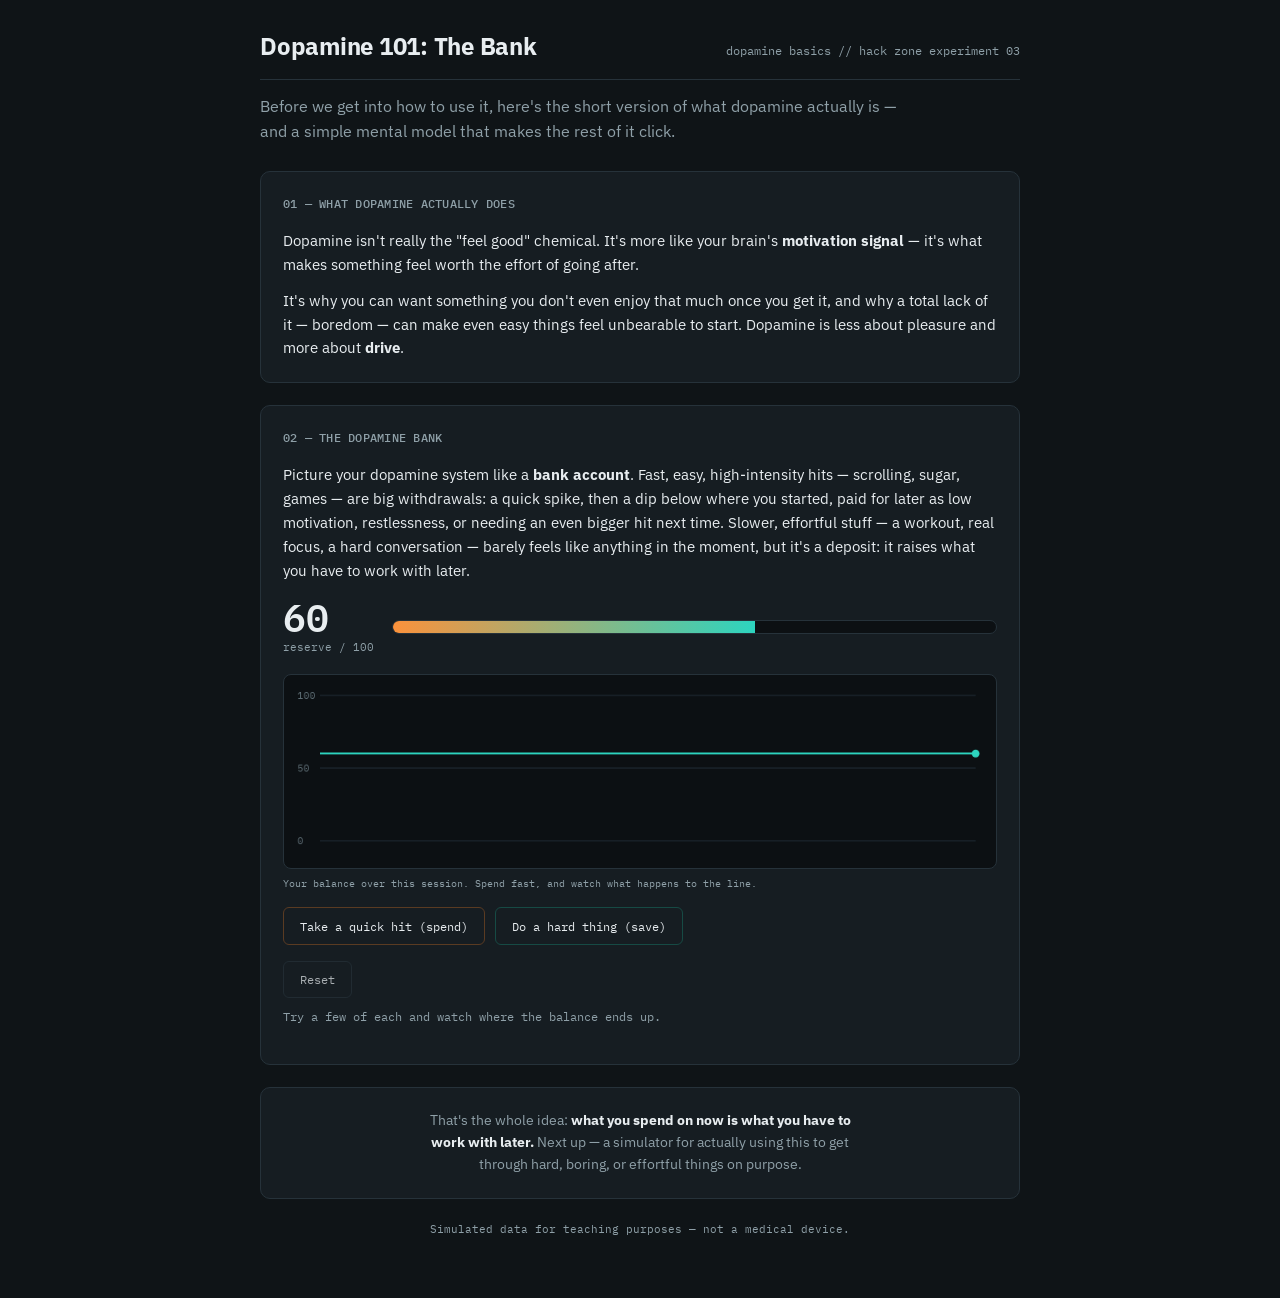
==== dopamine-101-bank.html @ 3a8ae3ac "Add files via upload" ====
<!DOCTYPE html>
<html lang="en">
<head>
<meta charset="UTF-8">
<meta name="viewport" content="width=device-width, initial-scale=1.0">
<title>Dopamine 101: The Bank</title>
<link rel="preconnect" href="https://fonts.googleapis.com">
<link href="https://fonts.googleapis.com/css2?family=IBM+Plex+Mono:wght@400;500;600&family=IBM+Plex+Sans:wght@400;500;600;700&display=swap" rel="stylesheet">
<style>
  :root{
    --bg-deep:#0F1417;
    --panel:#161D22;
    --panel-line:#26323A;
    --text-primary:#E8EDF0;
    --text-muted:#8FA0A8;
    --save:#2DD4BF;
    --save-dim:#164A44;
    --spend:#FB923C;
    --spend-dim:#5A3B22;
  }
  *{box-sizing:border-box;}
  html,body{margin:0;padding:0;}
  body{
    background:var(--bg-deep);
    color:var(--text-primary);
    font-family:'IBM Plex Sans',sans-serif;
    line-height:1.55;
    padding:28px 16px 60px;
  }
  .wrap{max-width:760px;margin:0 auto;}

  .console-header{
    display:flex;
    align-items:baseline;
    justify-content:space-between;
    border-bottom:1px solid var(--panel-line);
    padding-bottom:14px;
    margin-bottom:6px;
    flex-wrap:wrap;
    gap:6px;
  }
  .console-header h1{font-size:1.5rem;margin:0;font-weight:700;letter-spacing:-0.01em;}
  .console-header .tag{font-family:'IBM Plex Mono',monospace;font-size:0.72rem;color:var(--text-muted);}

  .intro{color:var(--text-muted);font-size:0.98rem;max-width:64ch;margin:14px 0 28px;}
  .intro strong{color:var(--text-primary);font-weight:600;}

  .panel{
    background:var(--panel);
    border:1px solid var(--panel-line);
    border-radius:10px;
    padding:22px;
    margin-bottom:22px;
  }
  .panel h2{
    font-size:0.78rem;
    font-family:'IBM Plex Mono',monospace;
    color:var(--text-muted);
    margin:0 0 16px;
    font-weight:500;
    letter-spacing:0.02em;
  }

  .explain p{margin:0 0 12px;font-size:0.96rem;}
  .explain p:last-child{margin-bottom:0;}

  /* balance meter */
  .balance-row{
    display:flex;
    align-items:center;
    gap:18px;
    margin-bottom:18px;
    flex-wrap:wrap;
  }
  .balance-figure{
    font-family:'IBM Plex Mono',monospace;
    font-size:2.4rem;
    font-weight:600;
    color:var(--text-primary);
    line-height:1;
    transition:color 0.3s ease;
  }
  .balance-figure.spend-c{color:var(--spend);}
  .balance-figure.save-c{color:var(--save);}
  .balance-sub{
    font-family:'IBM Plex Mono',monospace;
    font-size:0.7rem;
    color:var(--text-muted);
    margin-top:2px;
  }
  .meter-bar{
    flex:1 1 220px;
    height:14px;
    background:#0C1013;
    border:1px solid var(--panel-line);
    border-radius:7px;
    overflow:hidden;
    min-width:180px;
  }
  .meter-fill{
    height:100%;
    width:60%;
    background:linear-gradient(90deg, var(--spend), var(--save));
    transition:width 0.6s ease;
  }

  /* graph */
  .graph-box{
    background:#0C1013;
    border:1px solid var(--panel-line);
    border-radius:8px;
    padding:10px;
    margin-bottom:6px;
  }
  canvas{width:100%;height:auto;display:block;}
  .graph-caption{
    font-family:'IBM Plex Mono',monospace;
    font-size:0.65rem;
    color:var(--text-muted);
    margin-top:6px;
  }

  /* buttons */
  .ctrl-row{display:flex;gap:10px;flex-wrap:wrap;align-items:center;margin-top:16px;margin-bottom:6px;}
  button.action{
    font-family:'IBM Plex Mono',monospace;
    font-size:0.78rem;
    background:transparent;
    border:1px solid var(--panel-line);
    color:var(--text-primary);
    padding:10px 16px;
    border-radius:6px;
    cursor:pointer;
    transition:border-color 0.2s ease, opacity 0.2s ease;
  }
  button.action:hover:not(:disabled){border-color:var(--text-primary);}
  button.action.b-spend{border-color:var(--spend-dim);}
  button.action.b-spend:hover{border-color:var(--spend);}
  button.action.b-save{border-color:var(--save-dim);}
  button.action.b-save:hover{border-color:var(--save);}
  button.action.b-reset{opacity:0.7;font-size:0.72rem;}

  .feedback{
    font-family:'IBM Plex Mono',monospace;
    font-size:0.75rem;
    color:var(--text-muted);
    min-height:34px;
    margin-top:10px;
    max-width:56ch;
  }

  .bridge{
    text-align:center;
    color:var(--text-muted);
    font-size:0.88rem;
    max-width:56ch;
    margin:0 auto;
  }
  .bridge strong{color:var(--text-primary);}

  footer{
    margin-top:8px;
    font-family:'IBM Plex Mono',monospace;
    font-size:0.68rem;
    color:var(--text-muted);
    text-align:center;
  }
</style>
</head>
<body>
<div class="wrap" id="stage">

  <div class="console-header">
    <h1>Dopamine 101: The Bank</h1>
    <span class="tag">dopamine basics // hack zone experiment 03</span>
  </div>

  <p class="intro">
    Before we get into how to use it, here's the short version of what dopamine actually is —
    and a simple mental model that makes the rest of it click.
  </p>

  <div class="panel explain">
    <h2>01 — WHAT DOPAMINE ACTUALLY DOES</h2>
    <p>Dopamine isn't really the "feel good" chemical. It's more like your brain's <strong>motivation signal</strong> — it's what makes something feel worth the effort of going after.</p>
    <p>It's why you can want something you don't even enjoy that much once you get it, and why a total lack of it — boredom — can make even easy things feel unbearable to start. Dopamine is less about pleasure and more about <strong>drive</strong>.</p>
  </div>

  <div class="panel">
    <h2>02 — THE DOPAMINE BANK</h2>
    <p style="margin:0 0 16px;font-size:0.96rem;">Picture your dopamine system like a <strong>bank account</strong>. Fast, easy, high-intensity hits — scrolling, sugar, games — are big withdrawals: a quick spike, then a dip below where you started, paid for later as low motivation, restlessness, or needing an even bigger hit next time. Slower, effortful stuff — a workout, real focus, a hard conversation — barely feels like anything in the moment, but it's a deposit: it raises what you have to work with later.</p>

    <div class="balance-row">
      <div>
        <div class="balance-figure" id="balFigure">60</div>
        <div class="balance-sub">reserve / 100</div>
      </div>
      <div class="meter-bar"><div class="meter-fill" id="meterFill"></div></div>
    </div>

    <div class="graph-box">
      <canvas id="graph" width="800" height="200"></canvas>
    </div>
    <div class="graph-caption">Your balance over this session. Spend fast, and watch what happens to the line.</div>

    <div class="ctrl-row">
      <button class="action b-spend" id="spendBtn">Take a quick hit (spend)</button>
      <button class="action b-save" id="saveBtn">Do a hard thing (save)</button>
    </div>
    <div class="ctrl-row">
      <button class="action b-reset" id="resetBtn">Reset</button>
    </div>
    <div class="feedback" id="feedback">Try a few of each and watch where the balance ends up.</div>
  </div>

  <div class="panel">
    <p class="bridge">That's the whole idea: <strong>what you spend on now is what you have to work with later.</strong> Next up — a simulator for actually using this to get through hard, boring, or effortful things on purpose.</p>
  </div>

  <footer>Simulated data for teaching purposes — not a medical device.</footer>
</div>

<script>
(function(){
  const canvas = document.getElementById('graph');
  const ctx = canvas.getContext('2d');
  const W = canvas.width, H = canvas.height;
  const padL = 30, padR = 12, padT = 12, padB = 20;
  const plotW = W - padL - padR, plotH = H - padT - padB;
  const WINDOW = 18;
  const yMin = 0, yMax = 100;

  const balFigure = document.getElementById('balFigure');
  const meterFill = document.getElementById('meterFill');
  const feedback = document.getElementById('feedback');
  const spendBtn = document.getElementById('spendBtn');
  const saveBtn = document.getElementById('saveBtn');
  const resetBtn = document.getElementById('resetBtn');

  const START_BAL = 60;
  let baseline = START_BAL;      // slow-moving underlying capacity
  let events = [];               // temporary bumps: {t, amp, sigma}
  let history = [[0, START_BAL]];// [time, baseline] steps for the plotted line
  let spendStreak = 0;
  let startTs = null;
  let simTime = 0;
  let rafId = null;

  function gaussian(t, mu, sigma){
    return Math.exp(-0.5 * Math.pow((t - mu) / sigma, 2));
  }

  function baselineAt(t){
    // step function using recorded history
    let v = START_BAL;
    for(const [ht, hv] of history){
      if(ht <= t) v = hv; else break;
    }
    return v;
  }

  function valueAt(t){
    let v = baselineAt(t);
    for(const e of events){
      v += e.amp * gaussian(t, e.t, e.sigma);
    }
    return Math.max(yMin, Math.min(yMax, v));
  }

  function xForTime(t){
    const tMin = simTime - WINDOW;
    return padL + ((t - tMin) / WINDOW) * plotW;
  }
  function yForValue(v){ return padT + plotH - ((v - yMin) / (yMax - yMin)) * plotH; }

  function drawGrid(){
    ctx.clearRect(0,0,W,H);
    ctx.font = '11px IBM Plex Mono, monospace';
    ctx.fillStyle = '#63737B';
    [0,50,100].forEach(v => {
      const y = yForValue(v);
      ctx.strokeStyle = '#171F26';
      ctx.beginPath();
      ctx.moveTo(padL, y);
      ctx.lineTo(W - padR, y);
      ctx.stroke();
      ctx.fillText(v, 4, y + 4);
    });
  }

  function drawCurve(){
    const tMin = simTime - WINDOW;
    const step = WINDOW / 240;
    let pts = [];
    for(let t = tMin; t <= simTime; t += step){
      pts.push([xForTime(t), yForValue(valueAt(t))]);
    }
    if(pts.length < 2) return;

    const bal = valueAt(simTime);
    const lineColor = bal >= START_BAL ? '#2DD4BF' : (bal < START_BAL - 15 ? '#FB923C' : '#8FA0A8');

    ctx.beginPath();
    ctx.moveTo(pts[0][0], pts[0][1]);
    for(let i=1;i<pts.length;i++) ctx.lineTo(pts[i][0], pts[i][1]);
    ctx.strokeStyle = lineColor;
    ctx.lineWidth = 2.2;
    ctx.stroke();

    const last = pts[pts.length-1];
    ctx.beginPath();
    ctx.arc(last[0], last[1], 4.5, 0, Math.PI*2);
    ctx.fillStyle = lineColor;
    ctx.fill();
  }

  function updateReadouts(){
    const v = valueAt(simTime);
    balFigure.textContent = Math.round(v);
    meterFill.style.width = Math.max(4, Math.min(100, v)) + '%';
    let cls = '';
    if(v > START_BAL + 5) cls = 'save-c';
    else if(v < START_BAL - 5) cls = 'spend-c';
    balFigure.className = 'balance-figure ' + cls;
  }

  function render(){
    drawGrid();
    drawCurve();
    updateReadouts();
  }

  function tick(ts){
    if(startTs === null) startTs = ts;
    simTime = (ts - startTs) / 1000;
    render();
    rafId = requestAnimationFrame(tick);
  }

  spendBtn.addEventListener('click', () => {
    spendStreak++;
    saveStreakReset();
    const curBal = baselineAt(simTime);
    // quick spike then a dip below the new (lowered) baseline
    events.push({t: simTime, amp: 22, sigma: 0.6});
    events.push({t: simTime + 1.1, amp: -14 - spendStreak*2, sigma: 1.3});
    const drop = Math.min(6, 2 + spendStreak);
    const newBal = Math.max(10, curBal - drop);
    history.push([simTime + 0.05, newBal]);

    if(spendStreak === 1){
      feedback.textContent = "Quick spike, then a dip — that's normal for one hit.";
    } else if(spendStreak < 4){
      feedback.textContent = "Balance is drifting down. Each hit is borrowing a little more against later.";
    } else {
      feedback.textContent = "This is the pattern behind a 'dead' feeling after a long scroll session — not tired, just overdrawn.";
    }
  });

  saveBtn.addEventListener('click', () => {
    saveStreak++;
    spendStreak = 0;
    const curBal = baselineAt(simTime);
    events.push({t: simTime, amp: 6, sigma: 1.4});
    const gain = Math.min(5, 2 + Math.floor(saveStreak/2));
    const newBal = Math.min(95, curBal + gain);
    history.push([simTime + 0.05, newBal]);

    if(saveStreak === 1){
      feedback.textContent = "Barely felt like anything, right? That's normal — deposits are quiet.";
    } else if(saveStreak < 4){
      feedback.textContent = "Balance is climbing. This is what building capacity actually looks like — undramatic.";
    } else {
      feedback.textContent = "Higher reserve means more to draw on next time something's hard.";
    }
  });

  let saveStreak = 0;
  function saveStreakReset(){ saveStreak = 0; }

  resetBtn.addEventListener('click', () => {
    baseline = START_BAL;
    events = [];
    history = [[simTime, START_BAL]];
    spendStreak = 0;
    saveStreak = 0;
    feedback.textContent = "Reset. Try a few of each and watch where the balance ends up.";
  });

  rafId = requestAnimationFrame(tick);
})();
</script>

</body>
</html>
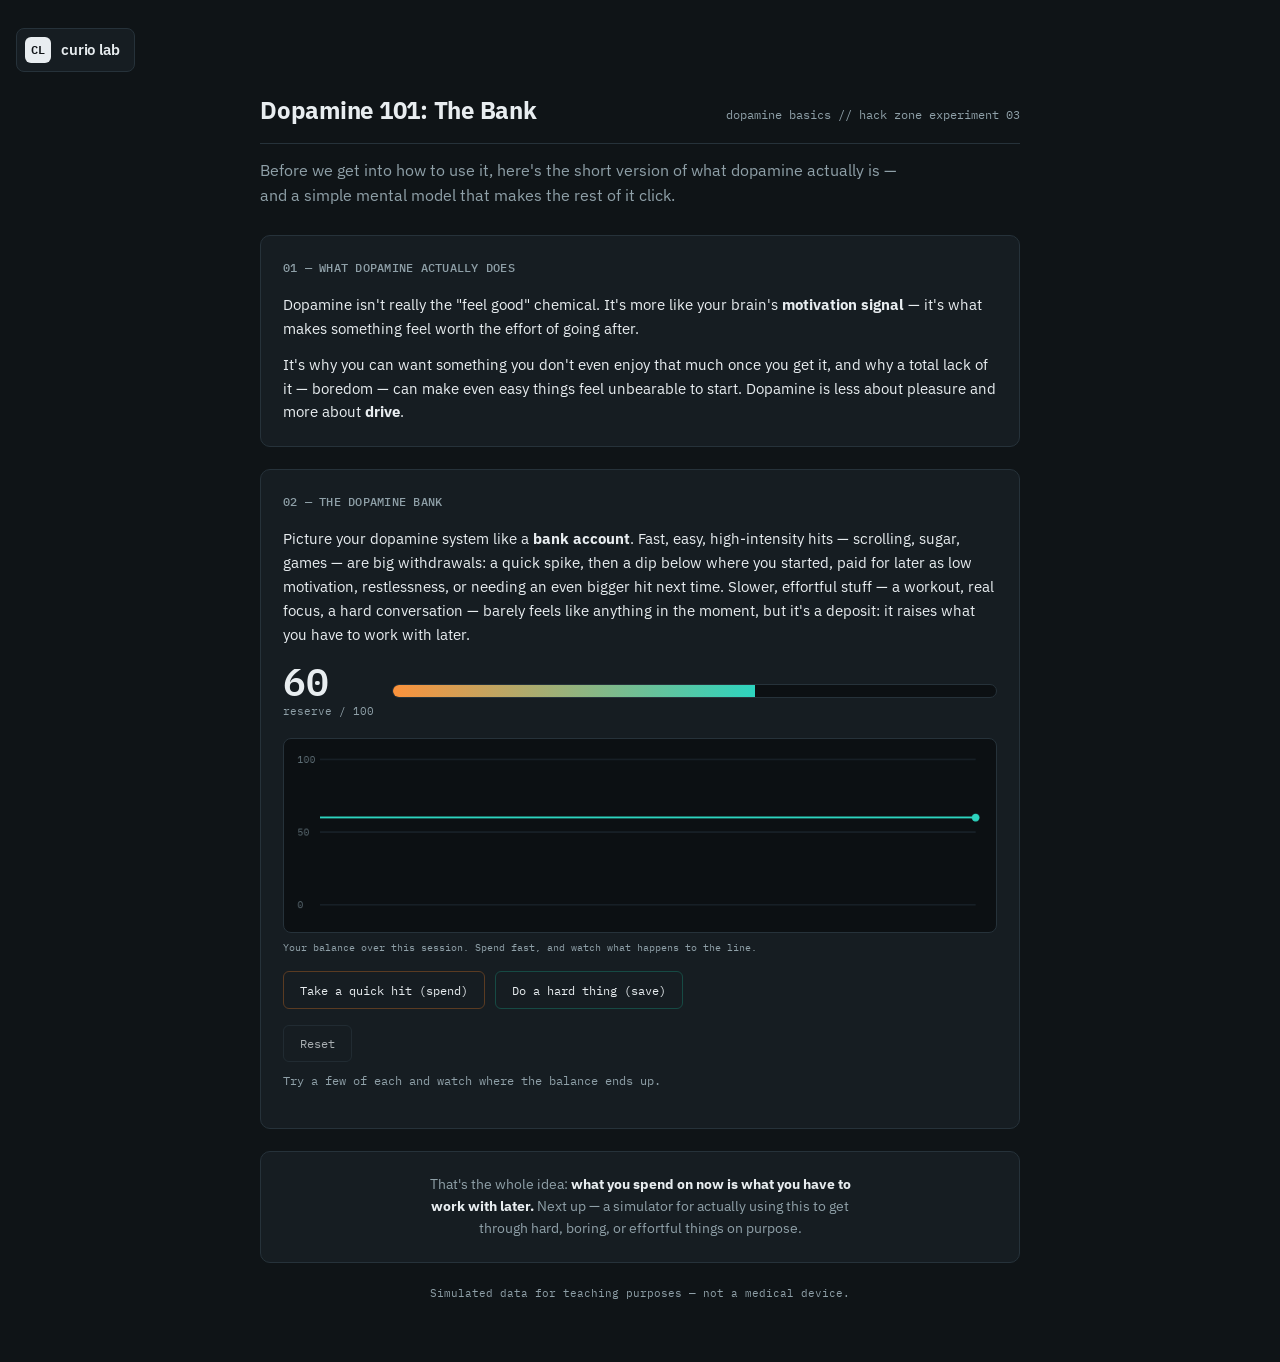
==== commit 126ec01e: "Add files via upload" ====
--- a/dopamine-101-bank.html
+++ b/dopamine-101-bank.html
@@ -165,9 +165,47 @@
     color:var(--text-muted);
     text-align:center;
   }
+
+  /* curio lab shared header */
+  a.clab-header{
+    display:inline-flex;
+    align-items:center;
+    gap:10px;
+    text-decoration:none;
+    padding:8px 14px 8px 8px;
+    margin-bottom:20px;
+    border:1px solid var(--panel-line, #26323A);
+    border-radius:8px;
+    background:var(--panel, #161D22);
+    transition:border-color 0.2s ease, background 0.2s ease;
+  }
+  a.clab-header:hover{border-color:var(--text-primary, #E8EDF0);background:#1B242B;}
+  .clab-logo-badge{
+    font-family:'IBM Plex Mono',monospace;
+    font-weight:600;
+    font-size:0.78rem;
+    color:var(--bg-deep, #0F1417);
+    background:var(--text-primary, #E8EDF0);
+    width:26px;height:26px;
+    border-radius:6px;
+    display:flex;align-items:center;justify-content:center;
+    flex:0 0 auto;
+  }
+  .clab-site-name{
+    font-family:'IBM Plex Sans',sans-serif;
+    font-weight:600;
+    font-size:0.92rem;
+    color:var(--text-primary, #E8EDF0);
+    letter-spacing:-0.01em;
+  }
 </style>
 </head>
 <body>
+<a href="https://curio-lab.netlify.app/" class="clab-header" aria-label="Back to Curio Lab">
+  <span class="clab-logo-badge">CL</span>
+  <span class="clab-site-name">curio lab</span>
+</a>
+
 <div class="wrap" id="stage">
 
   <div class="console-header">
